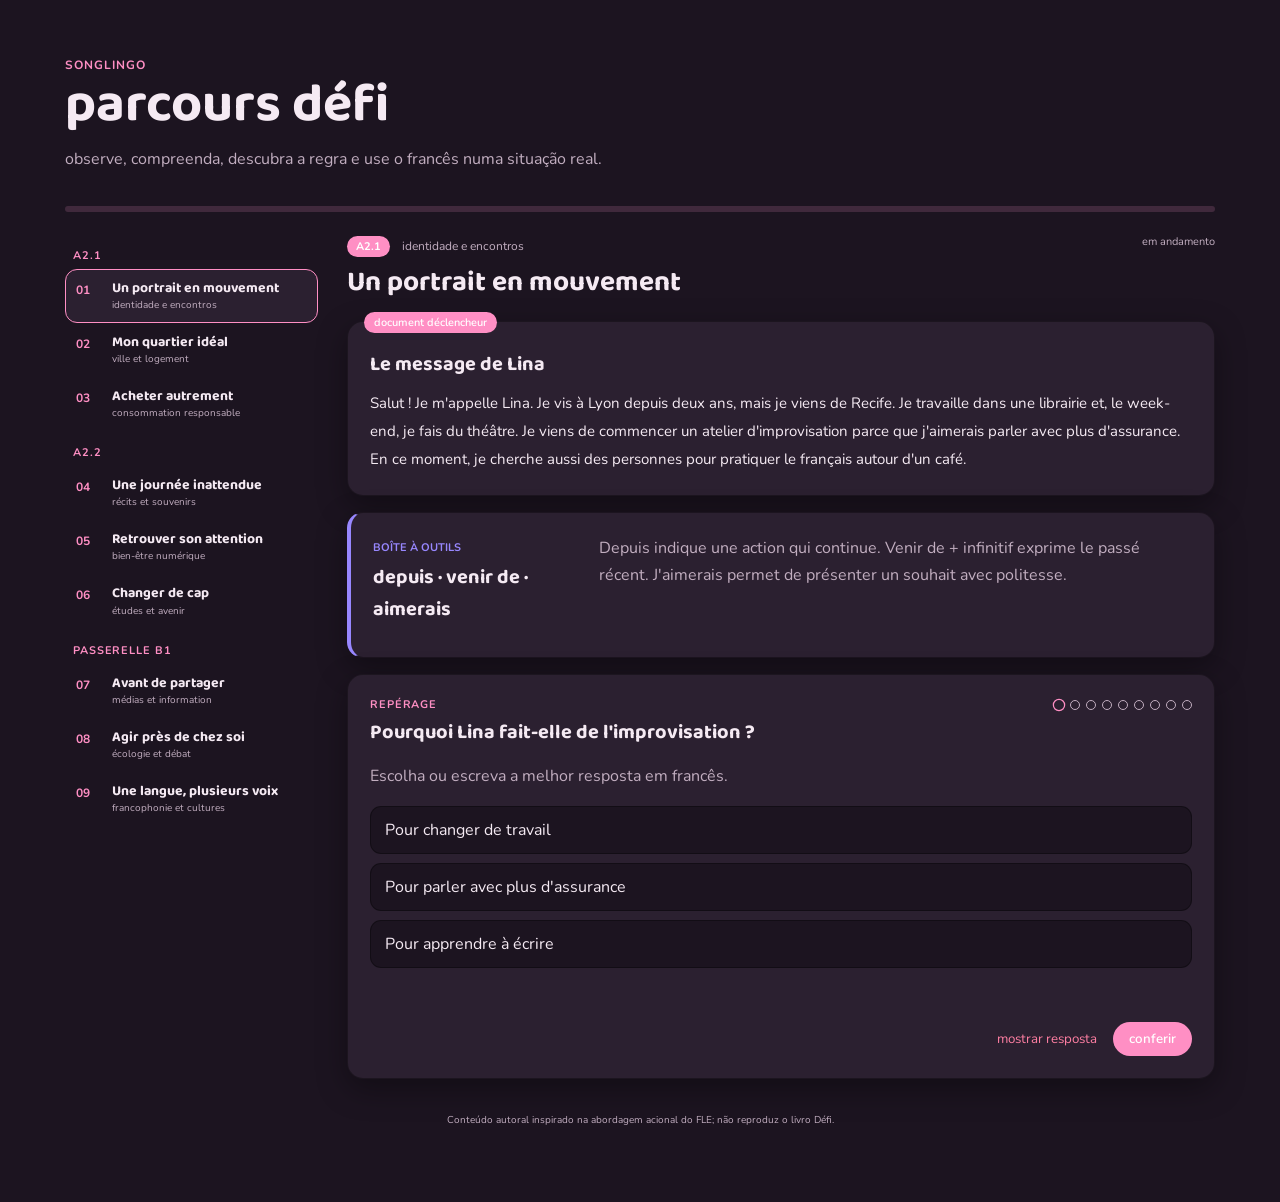
==== docs/defi-standalone.html @ 27665f80 "tira ibm plex mono, esconde o player durante o defi, pausa a musica troquei a fonte do corpo do text" ====
<!DOCTYPE html>
<html lang="pt-br">
<head>
<meta charset="UTF-8">
<meta name="viewport" content="width=device-width, initial-scale=1.0">
<title>parcours défi</title>
<link rel="preconnect" href="https://fonts.googleapis.com">
<link href="https://fonts.googleapis.com/css2?family=Baloo+2:wght@500;600;700&family=Nunito:wght@400;600;700&display=swap" rel="stylesheet">
<link rel="stylesheet" href="style.css?v=6">
<style>
  body { padding: 25px; }
  #tela-vazia, #tela-musica, #abrir-curso-defi { display: none; }
</style>
</head>
<body class="escuro">

<div id="tela-vazia" hidden></div>
<div id="tela-musica" hidden></div>
<button id="abrir-curso-defi" hidden></button>

<main class="area-principal">
  <section id="tela-defi" class="tela-defi" aria-labelledby="titulo-defi">
    <header class="cabecalho-defi">
      <div>
        <p class="sobretitulo-defi">songlingo</p>
        <h2 id="titulo-defi">parcours défi</h2>
        <p>observe, compreenda, descubra a regra e use o francês numa situação real.</p>
      </div>
      <button id="fechar-curso-defi" class="botao-arquivo" type="button" hidden>voltar às músicas</button>
    </header>

    <div class="progresso-defi" aria-label="progresso do percurso">
      <div id="barra-progresso-defi"></div>
    </div>

    <div class="layout-defi">
      <nav id="lista-unidades-defi" class="lista-unidades-defi" aria-label="Ateliers do percurso"></nav>

      <article class="atelier-defi">
        <div class="cabecalho-atelier">
          <div>
            <span id="nivel-defi" class="selo-nivel-defi"></span>
            <p id="tema-defi" class="tema-defi"></p>
            <h3 id="titulo-unidade-defi"></h3>
          </div>
          <span id="estado-unidade-defi" class="estado-unidade-defi"></span>
        </div>

        <section class="documento-defi" aria-labelledby="titulo-documento-defi">
          <span class="etiqueta-cartao">document déclencheur</span>
          <h4 id="titulo-documento-defi"></h4>
          <p id="texto-documento-defi"></p>
        </section>

        <section class="caixa-ferramentas-defi" aria-labelledby="titulo-ferramentas-defi">
          <div>
            <span>boîte à outils</span>
            <h4 id="titulo-ferramentas-defi"></h4>
          </div>
          <p id="texto-ferramentas-defi"></p>
        </section>

        <section class="atividade-defi" aria-live="polite">
          <div class="cabecalho-atividade-defi">
            <span id="tipo-atividade-defi"></span>
            <div id="passos-defi" class="passos-defi" aria-label="etapas da unidade"></div>
          </div>
          <h4 id="pergunta-defi"></h4>
          <p id="instrucao-defi" class="instrucao-defi"></p>
          <div id="opcoes-defi" class="opcoes-defi"></div>
          <textarea id="resposta-defi" rows="3" placeholder="écrivez en français" autocomplete="off"></textarea>
          <div id="feedback-defi" class="feedback-defi"></div>
          <div id="gabarito-defi" class="gabarito-defi" hidden></div>
          <div class="acoes-defi">
            <button id="mostrar-resposta-defi" class="botao-secundario" type="button">mostrar resposta</button>
            <button id="tentar-defi" class="botao-secundario" type="button" hidden>ocultar e tentar de novo</button>
            <button id="conferir-defi" class="botao-primario" type="button">conferir</button>
            <button id="proxima-atividade-defi" class="botao-primario" type="button" hidden>continuar →</button>
          </div>
        </section>
      </article>
    </div>
    <p class="nota-defi">Conteúdo autoral inspirado na abordagem acional do FLE; não reproduz o livro Défi.</p>
  </section>
</main>

<script src="defi-data.js?v=1"></script>
<script src="defi.js?v=1"></script>
<script>
  document.getElementById("abrir-curso-defi").click();
</script>
</body>
</html>
---- docs/style.css ----
:root {
  --destaque: #ff8fc4;
  --acerto: #5fd39c;
  --erro: #ff7fa3;
  --texto-secundario: #c2aec0;
  --texto-principal: #f5eaf3;
  --fundo: #1c1420;
  --fundo-lateral: #150e18;
  --cartao: #2b2030;
  --cartao-claro: #40293c;
  --palavra-clicavel: #332638;
  --sombra: rgba(0, 0, 0, 0.35);
}

body.claro {
  --destaque: #ff8fc4;
  --acerto: #4caf82;
  --erro: #f0648a;
  --texto-secundario: #a99aa8;
  --texto-principal: #4a3b47;
  --fundo: #f8f4fb;
  --fundo-lateral: #ffffff;
  --cartao: #ffffff;
  --cartao-claro: #ffe1ee;
  --palavra-clicavel: #fbf3fa;
  --sombra: rgba(232, 217, 234, 0.6);
}

* { box-sizing: border-box; }

body {
  margin: 0;
  font-family: "Nunito", sans-serif;
  background: var(--fundo);
  color: var(--texto-principal);
  min-height: 100vh;
  transition: background 0.3s, color 0.3s;
}

.fundo-decorativo {
  position: fixed;
  inset: 0;
  z-index: 0;
  pointer-events: none;
  background:
    radial-gradient(circle at 12% 15%, rgba(255, 143, 196, 0.16), transparent 40%),
    radial-gradient(circle at 85% 20%, rgba(150, 130, 255, 0.14), transparent 38%),
    radial-gradient(circle at 25% 85%, rgba(255, 200, 220, 0.12), transparent 42%),
    radial-gradient(circle at 90% 80%, rgba(130, 180, 255, 0.12), transparent 40%);
  filter: blur(40px);
}

.app {
  position: relative;
  z-index: 1;
  display: flex;
  height: 100vh;
}

h1, h2, h3 {
  font-family: "Baloo 2", sans-serif;
  margin: 0;
}

.barra-lateral {
  width: 300px;
  min-width: 300px;
  background: var(--fundo-lateral);
  border-right: 1px solid var(--sombra);
  padding: 20px;
  display: flex;
  flex-direction: column;
  gap: 14px;
  overflow-y: auto;
}

.cabecalho-lateral {
  display: flex;
  align-items: center;
  justify-content: space-between;
}

.cabecalho-lateral h1 {
  font-size: 20px;
  color: var(--destaque);
}

.botao-icone {
  background: none;
  border: none;
  font-size: 16px;
  cursor: pointer;
  color: var(--texto-secundario);
  padding: 6px;
  border-radius: 10px;
}

.botao-icone:hover { background: var(--cartao-claro); }

#campo-busca {
  background: var(--palavra-clicavel);
  border: none;
  border-radius: 12px;
  padding: 10px 14px;
  color: var(--texto-principal);
  font-family: inherit;
  font-size: 14px;
  outline: none;
}

.lista-musicas {
  display: flex;
  flex-direction: column;
  gap: 4px;
  overflow-y: auto;
  flex: 1;
}

.item-musica {
  padding: 10px 12px;
  border-radius: 12px;
  cursor: pointer;
  display: flex;
  flex-direction: column;
}

.item-musica:hover { background: var(--cartao-claro); }
.item-musica.selecionada { background: var(--cartao-claro); }

.item-musica .titulo { font-size: 14px; font-weight: 600; }
.item-musica .artista { font-size: 12px; color: var(--texto-secundario); }

.aviso-audio {
  font-size: 11px;
  color: var(--texto-secundario);
  line-height: 1.5;
  border-top: 1px solid var(--sombra);
  padding-top: 12px;
}

.area-principal {
  flex: 1;
  overflow-y: auto;
  padding: 32px 40px;
}

.tela-vazia {
  height: 100%;
  display: flex;
  align-items: center;
  justify-content: center;
  color: var(--texto-secundario);
}

.tela-musica {
  max-width: 760px;
  margin: 0 auto;
  display: flex;
  flex-direction: column;
  gap: 20px;
}

.cabecalho-musica {
  display: flex;
  align-items: flex-end;
  justify-content: space-between;
  gap: 16px;
}

.artista-musica {
  color: var(--texto-secundario);
  font-size: 13px;
  margin: 0 0 4px;
}

#texto-titulo { font-size: 28px; color: var(--texto-principal); }

.botao-arquivo span {
  display: inline-block;
  background: var(--destaque);
  color: white;
  padding: 10px 16px;
  border-radius: 30px;
  font-size: 13px;
  font-weight: 600;
  cursor: pointer;
  white-space: nowrap;
}

.controles-audio audio { width: 100%; }

.acoes-musica {
  display: flex;
  align-items: center;
  justify-content: flex-end;
  flex-wrap: wrap;
  gap: 8px;
}

button.botao-arquivo { font-family: inherit; }

.botao-arquivo.ativo {
  background: var(--destaque);
  color: white;
}

.seletor-modo {
  display: flex;
  gap: 8px;
}

.botao-modo {
  background: var(--cartao);
  color: var(--texto-principal);
  border: none;
  border-radius: 30px;
  padding: 8px 16px;
  font-family: inherit;
  font-size: 14px;
  font-weight: 600;
  cursor: pointer;
}

.botao-modo.ativo {
  background: var(--destaque);
  color: white;
}

.switch-seguir {
  display: flex;
  align-items: center;
  gap: 8px;
  font-size: 13px;
  color: var(--texto-secundario);
  cursor: pointer;
}

.janela-letra {
  min-height: 260px;
  display: flex;
  flex-direction: column;
  align-items: center;
  justify-content: center;
  gap: 10px;
  padding: 20px;
}

.linha-letra {
  cursor: pointer;
  text-align: center;
  padding: 6px 12px;
  border-radius: 10px;
  font-size: 18px;
  transition: all 0.15s;
}

.linha-letra:hover { background: var(--cartao-claro); }

.linha-letra.atual {
  font-size: 22px;
  font-weight: 700;
  color: var(--destaque);
}

.cartao {
  background: var(--cartao);
  border-radius: 16px;
  padding: 18px 20px 20px;
  position: relative;
  box-shadow: 0 8px 24px -12px var(--sombra);
}

.etiqueta-cartao {
  position: absolute;
  top: -10px;
  left: 16px;
  background: var(--destaque);
  color: white;
  font-size: 11px;
  padding: 3px 10px;
  border-radius: 20px;
  font-weight: 600;
}

.texto-vazio {
  color: var(--texto-secundario);
  font-style: italic;
  margin: 0;
}

.linha-traducao {
  display: flex;
  gap: 10px;
  margin: 8px 0;
}

.linha-traducao .rotulo {
  color: var(--destaque);
  font-weight: 700;
  font-size: 13px;
  min-width: 20px;
}

.seletor-idioma {
  display: flex;
  align-items: center;
  gap: 8px;
  font-size: 14px;
  color: var(--texto-secundario);
}

.botao-idioma {
  background: var(--cartao);
  border: none;
  border-radius: 20px;
  padding: 6px 14px;
  font-family: inherit;
  font-size: 13px;
  cursor: pointer;
  color: var(--texto-principal);
}

.botao-idioma.ativo { background: var(--destaque); color: white; }

.texto-placar { color: var(--texto-secundario); font-size: 14px; }

.painel-ditado {
  display: flex;
  flex-direction: column;
  gap: 14px;
  max-width: 760px;
  width: 100%;
  margin: 0 auto;
}

.painel-ditado[hidden] { display: none; }

.cabecalho-ditado {
  display: flex;
  justify-content: space-between;
  color: var(--texto-secundario);
  font-size: 13px;
}

#progresso-ditado {
  width: 100%;
  height: 8px;
  accent-color: var(--destaque);
}

.cartao-ditado {
  display: flex;
  flex-direction: column;
  align-items: stretch;
  gap: 16px;
  text-align: center;
  margin-top: 10px;
}

.cartao-ditado > .botao-primario { align-self: center; }

#resposta-ditado {
  resize: vertical;
  width: 100%;
  box-sizing: border-box;
  border: 2px solid var(--cartao-claro);
  border-radius: 12px;
  padding: 14px;
  font: inherit;
  color: var(--texto-principal);
  background: var(--fundo);
}

#resposta-traducao {
  resize: vertical;
  width: 100%;
  box-sizing: border-box;
  border: 2px solid var(--cartao-claro);
  border-radius: 12px;
  padding: 14px;
  font: inherit;
  color: var(--texto-principal);
  background: var(--fundo);
}

#resposta-traducao:focus { outline: none; border-color: var(--destaque); }

.frase-desafio {
  font-size: clamp(20px, 3vw, 28px);
  font-weight: 700;
  margin: 8px 0;
}

#resposta-ditado:focus { outline: none; border-color: var(--destaque); }

.feedback-ditado { min-height: 24px; font-weight: 700; }
.feedback-ditado.acerto { color: var(--acerto); }
.feedback-ditado.erro { color: var(--erro); }

.gabarito-ditado {
  white-space: pre-line;
  text-align: left;
  color: var(--texto-principal);
  background: var(--cartao-claro);
  border-radius: 10px;
  padding: 12px;
}

.gabarito-ditado:empty { display: none; }

.acoes-ditado {
  display: flex;
  justify-content: flex-end;
  gap: 10px;
}

.lista-letra-estudo {
  display: flex;
  flex-direction: column;
  gap: 6px;
}

.linha-estudo {
  display: flex;
  flex-wrap: wrap;
  gap: 6px;
  padding: 6px 10px;
  border-radius: 10px;
}

.linha-estudo.atual { background: var(--cartao-claro); }

.palavra-chip {
  padding: 4px 8px;
  border-radius: 8px;
  background: var(--palavra-clicavel);
  cursor: pointer;
  font-size: 15px;
}

.palavra-chip.traduzida {
  background: var(--destaque);
  color: white;
  font-weight: 600;
}

.palavra-chip.sem-clique { cursor: default; }

.modal[hidden] {
  display: none;
}

.modal {
  position: fixed;
  inset: 0;
  background: rgba(0, 0, 0, 0.5);
  display: flex;
  align-items: center;
  justify-content: center;
  z-index: 10;
}

.conteudo-modal {
  background: var(--cartao);
  border-radius: 18px;
  padding: 24px;
  width: 320px;
  display: flex;
  flex-direction: column;
  gap: 12px;
}

.cabecalho-modal {
  display: flex;
  align-items: center;
  justify-content: space-between;
}

#texto-palavra-modal { color: var(--destaque); font-size: 24px; }

.dica-modal { color: var(--texto-secundario); font-size: 13px; margin: 0; }

#campo-resposta {
  background: var(--palavra-clicavel);
  border: none;
  border-radius: 10px;
  padding: 10px 12px;
  font-family: inherit;
  font-size: 15px;
  color: var(--texto-principal);
  outline: none;
}

.resultado-modal { font-size: 13px; min-height: 18px; }
.resultado-modal.acerto { color: var(--acerto); }
.resultado-modal.erro { color: var(--erro); }

.acoes-modal {
  display: flex;
  justify-content: flex-end;
  gap: 8px;
}

.botao-primario {
  background: var(--destaque);
  color: white;
  border: none;
  border-radius: 20px;
  padding: 8px 16px;
  font-family: inherit;
  font-weight: 600;
  cursor: pointer;
}

.botao-secundario {
  background: none;
  border: none;
  color: var(--erro);
  font-family: inherit;
  cursor: pointer;
}

.botao-curso-defi {
  width: 100%;
  display: flex;
  align-items: center;
  gap: 10px;
  margin: 12px 0;
  padding: 12px 14px;
  border: 1px solid var(--sombra);
  border-radius: 14px;
  color: var(--texto-principal);
  background: linear-gradient(135deg, var(--cartao-claro), var(--cartao));
  font-family: inherit;
  text-align: left;
  cursor: pointer;
  transition: transform 0.2s, border-color 0.2s;
}

.botao-curso-defi:hover { transform: translateY(-1px); border-color: var(--destaque); }
.botao-curso-defi.ativo { outline: 2px solid var(--destaque); }
.botao-curso-defi > span:first-child { font-size: 25px; }
.botao-curso-defi strong, .botao-curso-defi small { display: block; }
.botao-curso-defi strong { font-family: "Baloo 2", sans-serif; font-size: 16px; }
.botao-curso-defi small { color: var(--texto-secundario); margin-top: -3px; }

.tela-defi { max-width: 1180px; margin: 0 auto; }

.cabecalho-defi {
  display: flex;
  justify-content: space-between;
  align-items: flex-start;
  gap: 24px;
  margin-bottom: 20px;
}

.cabecalho-defi h2 {
  margin: 0;
  font-family: "Baloo 2", sans-serif;
  font-size: clamp(34px, 5vw, 54px);
  line-height: 1;
}

.cabecalho-defi p:last-child { color: var(--texto-secundario); max-width: 670px; }
.sobretitulo-defi { margin: 0 0 5px; color: var(--destaque); font-weight: 700; text-transform: uppercase; letter-spacing: 0.08em; font-size: 12px; }

.progresso-defi {
  height: 6px;
  overflow: hidden;
  margin-bottom: 22px;
  border-radius: 6px;
  background: var(--cartao-claro);
}

#barra-progresso-defi {
  width: 0;
  height: 100%;
  border-radius: inherit;
  background: linear-gradient(90deg, var(--destaque), #9887ff);
  transition: width 0.35s ease;
}

.layout-defi {
  display: grid;
  grid-template-columns: minmax(210px, 260px) minmax(0, 1fr);
  gap: 22px;
  align-items: start;
}

.lista-unidades-defi {
  position: sticky;
  top: 0;
  max-height: calc(100vh - 150px);
  overflow-y: auto;
  padding-right: 7px;
}

.divisor-nivel-defi {
  margin: 14px 8px 6px;
  color: var(--destaque);
  font-size: 11px;
  font-weight: 700;
  text-transform: uppercase;
  letter-spacing: 0.08em;
}

.unidade-defi {
  width: 100%;
  display: grid;
  grid-template-columns: 28px 1fr;
  gap: 8px;
  align-items: start;
  padding: 10px;
  border: 1px solid transparent;
  border-radius: 12px;
  color: var(--texto-principal);
  background: transparent;
  font-family: inherit;
  text-align: left;
  cursor: pointer;
}

.unidade-defi:hover { background: var(--cartao-claro); }
.unidade-defi.ativa { border-color: var(--destaque); background: var(--cartao); }
.unidade-defi > span:first-child { color: var(--destaque); font-size: 12px; font-weight: 700; padding-top: 2px; }
.unidade-defi strong, .unidade-defi small { display: block; }
.unidade-defi strong { font-family: "Baloo 2", sans-serif; font-size: 14px; line-height: 1.15; }
.unidade-defi small { color: var(--texto-secundario); font-size: 10px; margin-top: 2px; }

.atelier-defi { min-width: 0; }

.cabecalho-atelier {
  display: flex;
  align-items: flex-start;
  justify-content: space-between;
  gap: 12px;
  margin-bottom: 16px;
}

.cabecalho-atelier h3 { margin: 3px 0 0; font-family: "Baloo 2", sans-serif; font-size: 28px; }
.tema-defi { display: inline; margin: 0 0 0 8px; color: var(--texto-secundario); font-size: 12px; }
.selo-nivel-defi { display: inline-block; padding: 3px 9px; border-radius: 20px; color: white; background: var(--destaque); font-size: 11px; font-weight: 700; }
.estado-unidade-defi { color: var(--texto-secundario); font-size: 11px; white-space: nowrap; }

.documento-defi,
.caixa-ferramentas-defi,
.atividade-defi {
  position: relative;
  margin-bottom: 16px;
  padding: 22px;
  border: 1px solid var(--sombra);
  border-radius: 16px;
  background: var(--cartao);
  box-shadow: 0 10px 30px var(--sombra);
}

.documento-defi h4, .caixa-ferramentas-defi h4, .atividade-defi h4 { margin: 4px 0 10px; font-family: "Baloo 2", sans-serif; font-size: 20px; }
.documento-defi p { margin: 0; line-height: 1.85; font-size: 15px; }

.caixa-ferramentas-defi {
  display: grid;
  grid-template-columns: minmax(150px, 0.35fr) 1fr;
  gap: 18px;
  border-left: 4px solid #9887ff;
}

.caixa-ferramentas-defi span { color: #9887ff; font-size: 11px; font-weight: 700; text-transform: uppercase; }
.caixa-ferramentas-defi p { margin: 0; color: var(--texto-secundario); line-height: 1.7; }

.cabecalho-atividade-defi { display: flex; justify-content: space-between; align-items: center; gap: 12px; }
#tipo-atividade-defi { color: var(--destaque); font-size: 11px; font-weight: 700; text-transform: uppercase; letter-spacing: 0.08em; }
.instrucao-defi { color: var(--texto-secundario); line-height: 1.6; }

.passos-defi { display: flex; gap: 6px; flex-wrap: wrap; justify-content: flex-end; }
.passo-defi { width: 10px; height: 10px; padding: 0; border: 1px solid var(--texto-secundario); border-radius: 50%; background: transparent; cursor: pointer; }
.passo-defi.atual { transform: scale(1.25); border-color: var(--destaque); }
.passo-defi.feito { border-color: var(--acerto); background: var(--acerto); }

#resposta-defi {
  width: 100%;
  box-sizing: border-box;
  resize: vertical;
  padding: 13px;
  border: 2px solid var(--cartao-claro);
  border-radius: 12px;
  color: var(--texto-principal);
  background: var(--fundo);
  font: inherit;
}

#resposta-defi:focus { outline: none; border-color: var(--destaque); }
.opcoes-defi { display: grid; gap: 9px; margin: 14px 0; }

.opcao-defi,
.botao-ouvir-defi,
.opcao-associacao-defi {
  padding: 12px 14px;
  border: 1px solid var(--sombra);
  border-radius: 11px;
  color: var(--texto-principal);
  background: var(--fundo);
  font: inherit;
  text-align: left;
  cursor: pointer;
  transition: border-color 0.15s, background 0.15s, transform 0.15s;
}

.opcao-defi:hover, .opcao-associacao-defi:hover { border-color: var(--destaque); transform: translateY(-1px); }
.opcao-defi.selecionada, .opcao-associacao-defi.selecionada { border-color: var(--destaque); background: var(--cartao-claro); }
.botao-ouvir-defi { width: fit-content; color: white; background: var(--destaque); font-weight: 700; }

.grade-associacoes-defi { display: grid; grid-template-columns: 1fr 1fr; gap: 14px; }
.coluna-associacoes-defi { display: grid; gap: 9px; align-content: start; }
.opcao-associacao-defi.conectada { border-color: var(--acerto); color: var(--acerto); opacity: 0.72; cursor: default; }

.feedback-defi { min-height: 24px; margin-top: 12px; font-weight: 700; }
.feedback-defi.acerto { color: var(--acerto); }
.feedback-defi.erro { color: var(--erro); }
.gabarito-defi { margin-top: 12px; padding: 14px; border-radius: 11px; background: var(--cartao-claro); line-height: 1.6; }
.gabarito-defi p { margin: 6px 0; }
.gabarito-defi ul { margin: 8px 0 0; padding-left: 20px; }
.acoes-defi { display: flex; align-items: center; justify-content: flex-end; gap: 10px; flex-wrap: wrap; margin-top: 16px; }
.nota-defi { margin: 18px 0; color: var(--texto-secundario); font-size: 10px; text-align: center; }

@media (max-width: 720px) {
  .app { flex-direction: column; height: auto; min-height: 100vh; }
  .barra-lateral { width: auto; min-width: 0; max-height: 40vh; }
  .area-principal { padding: 20px; }
  .cabecalho-defi { flex-direction: column; }
  .layout-defi { grid-template-columns: 1fr; }
  .lista-unidades-defi { position: static; display: flex; overflow-x: auto; max-height: none; padding: 0 0 8px; }
  .divisor-nivel-defi { min-width: max-content; }
  .unidade-defi { min-width: 190px; }
  .caixa-ferramentas-defi { grid-template-columns: 1fr; }
  .grade-associacoes-defi { grid-template-columns: 1fr 1fr; gap: 8px; }
  .documento-defi, .caixa-ferramentas-defi, .atividade-defi { padding: 18px; }
}
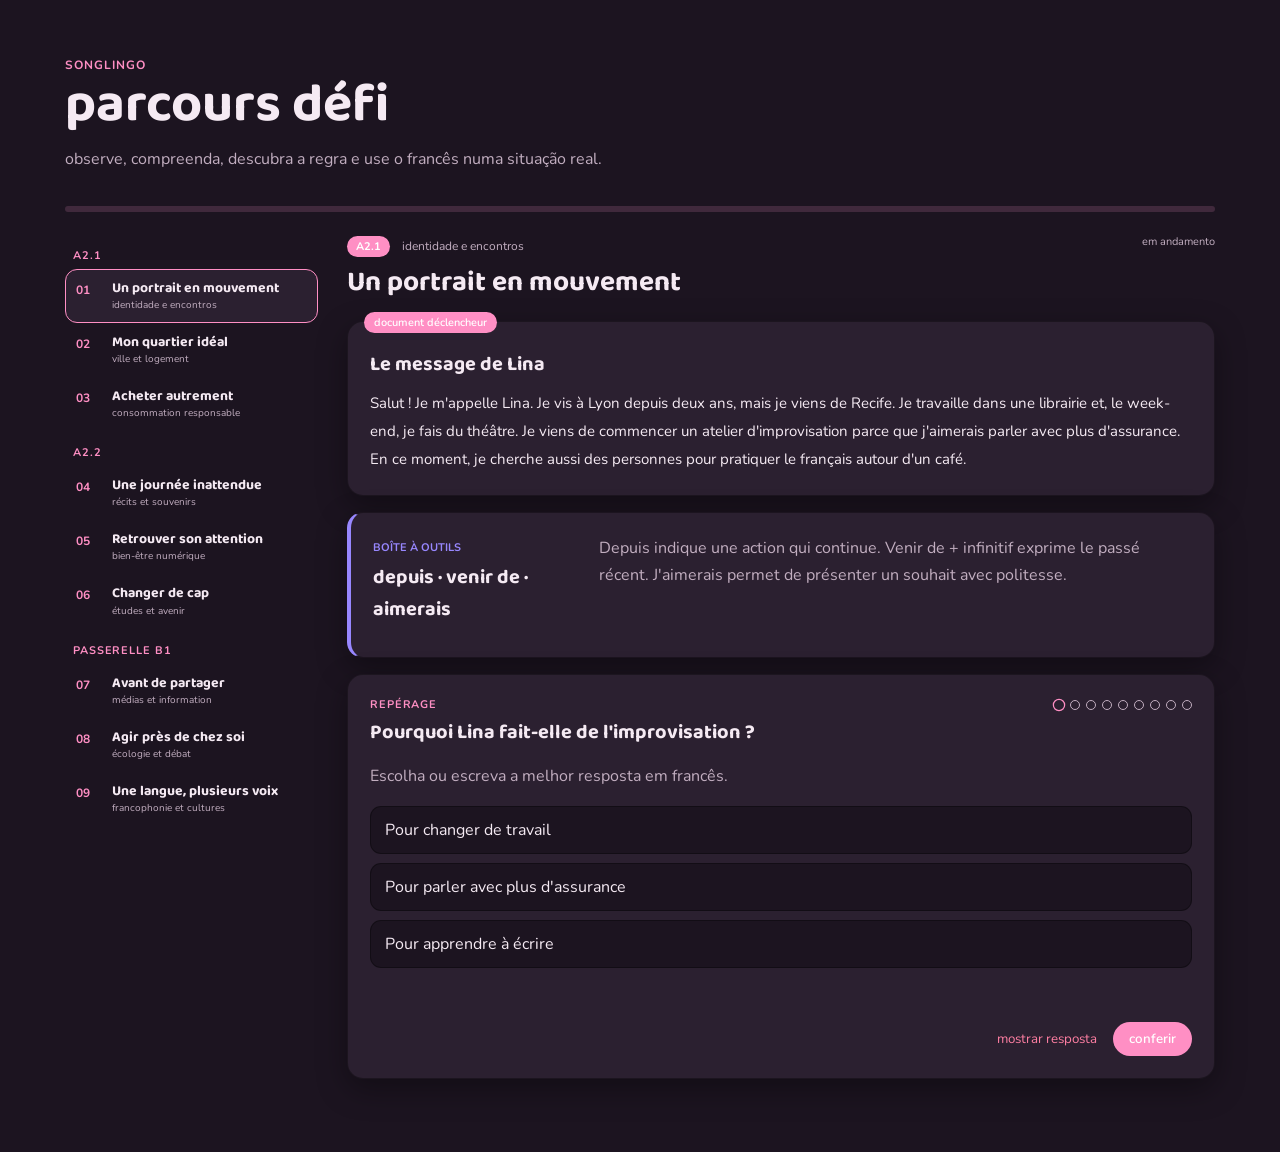
==== commit 7cd25ce8: "separa o defi das musicas e tira a tela inicial vazia" ====
--- a/docs/defi-standalone.html
+++ b/docs/defi-standalone.html
@@ -6,7 +6,7 @@
 <title>parcours défi</title>
 <link rel="preconnect" href="https://fonts.googleapis.com">
 <link href="https://fonts.googleapis.com/css2?family=Baloo+2:wght@500;600;700&family=Nunito:wght@400;600;700&display=swap" rel="stylesheet">
-<link rel="stylesheet" href="style.css?v=6">
+<link rel="stylesheet" href="style.css?v=7">
 <style>
   body { padding: 25px; }
   #tela-vazia, #tela-musica, #abrir-curso-defi { display: none; }
@@ -80,12 +80,11 @@
         </section>
       </article>
     </div>
-    <p class="nota-defi">Conteúdo autoral inspirado na abordagem acional do FLE; não reproduz o livro Défi.</p>
   </section>
 </main>
 
-<script src="defi-data.js?v=1"></script>
-<script src="defi.js?v=1"></script>
+<script src="defi-data.js?v=2"></script>
+<script src="defi.js?v=2"></script>
 <script>
   document.getElementById("abrir-curso-defi").click();
 </script>
--- a/docs/style.css
+++ b/docs/style.css
@@ -28,6 +28,9 @@
 
 * { box-sizing: border-box; }
 
+/* Layouts flex/grid must also respect the selected screen and exercise state. */
+[hidden] { display: none !important; }
+
 body {
   margin: 0;
   font-family: "Nunito", sans-serif;
@@ -142,14 +145,6 @@
   flex: 1;
   overflow-y: auto;
   padding: 32px 40px;
-}
-
-.tela-vazia {
-  height: 100%;
-  display: flex;
-  align-items: center;
-  justify-content: center;
-  color: var(--texto-secundario);
 }
 
 .tela-musica {
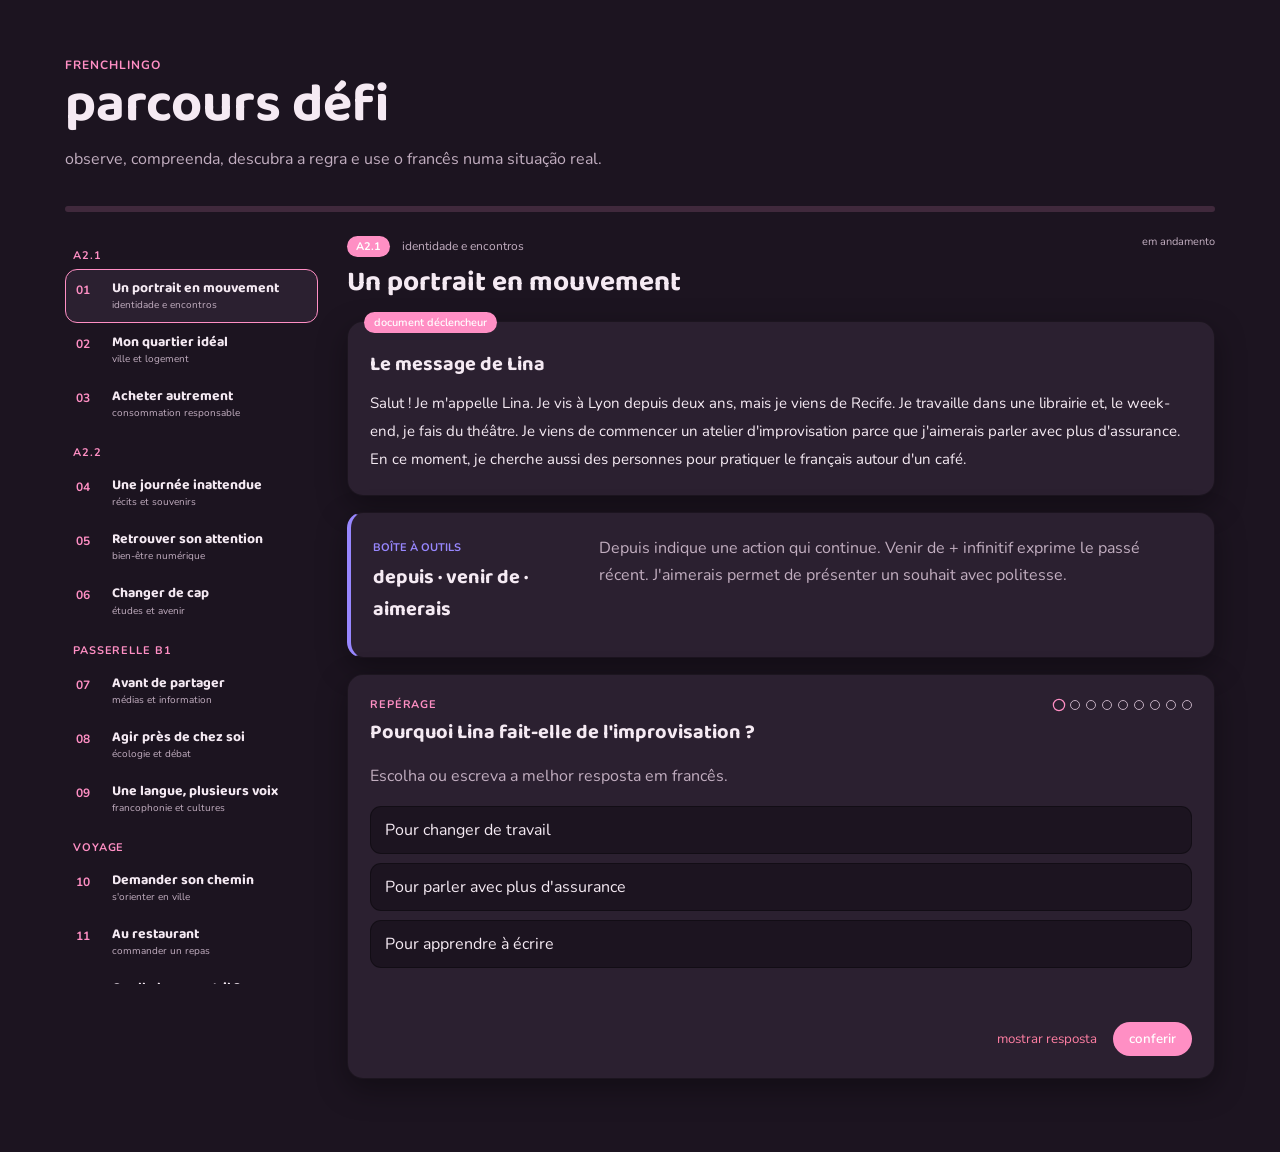
==== commit c03ce1e8: "renomeia a marca de songlingo pra frenchlingo em tudo que aparece titulo da aba, logo da barra later" ====
--- a/docs/defi-standalone.html
+++ b/docs/defi-standalone.html
@@ -22,7 +22,7 @@
   <section id="tela-defi" class="tela-defi" aria-labelledby="titulo-defi">
     <header class="cabecalho-defi">
       <div>
-        <p class="sobretitulo-defi">songlingo</p>
+        <p class="sobretitulo-defi">frenchlingo</p>
         <h2 id="titulo-defi">parcours défi</h2>
         <p>observe, compreenda, descubra a regra e use o francês numa situação real.</p>
       </div>
